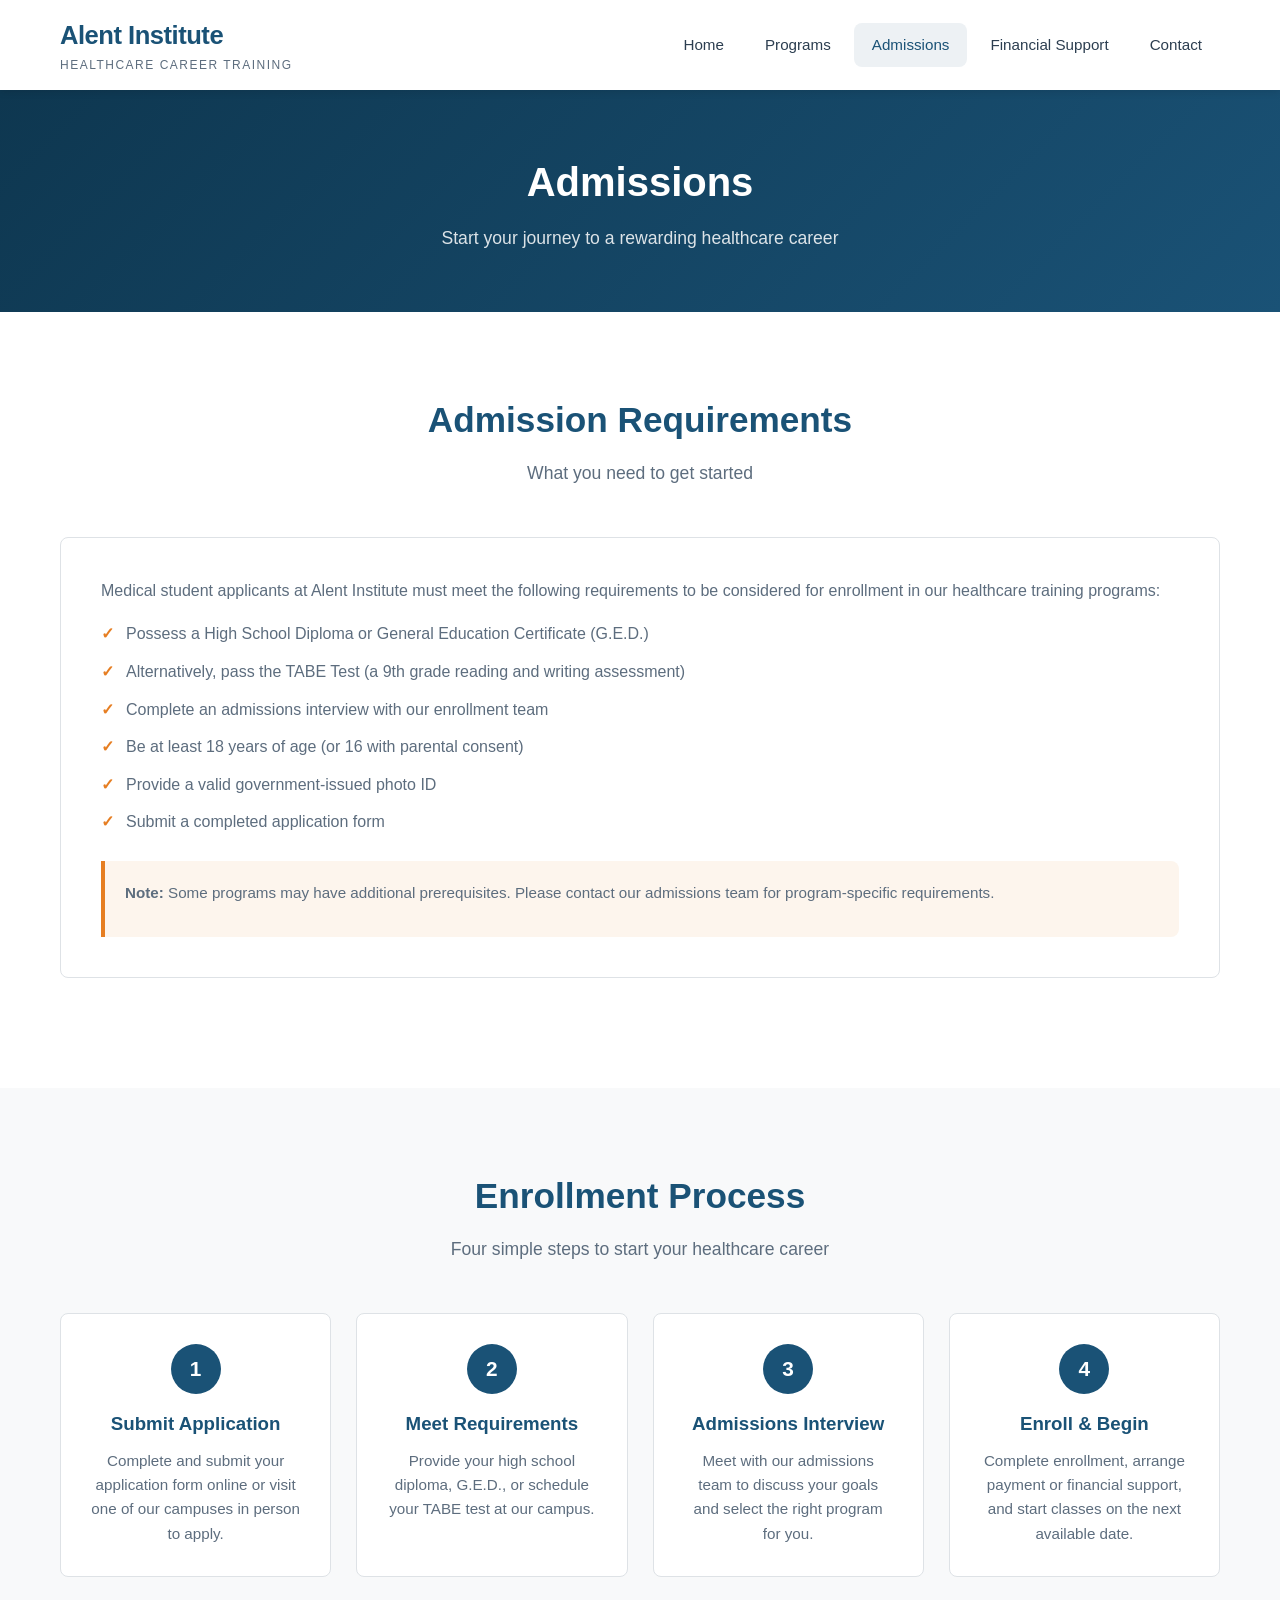
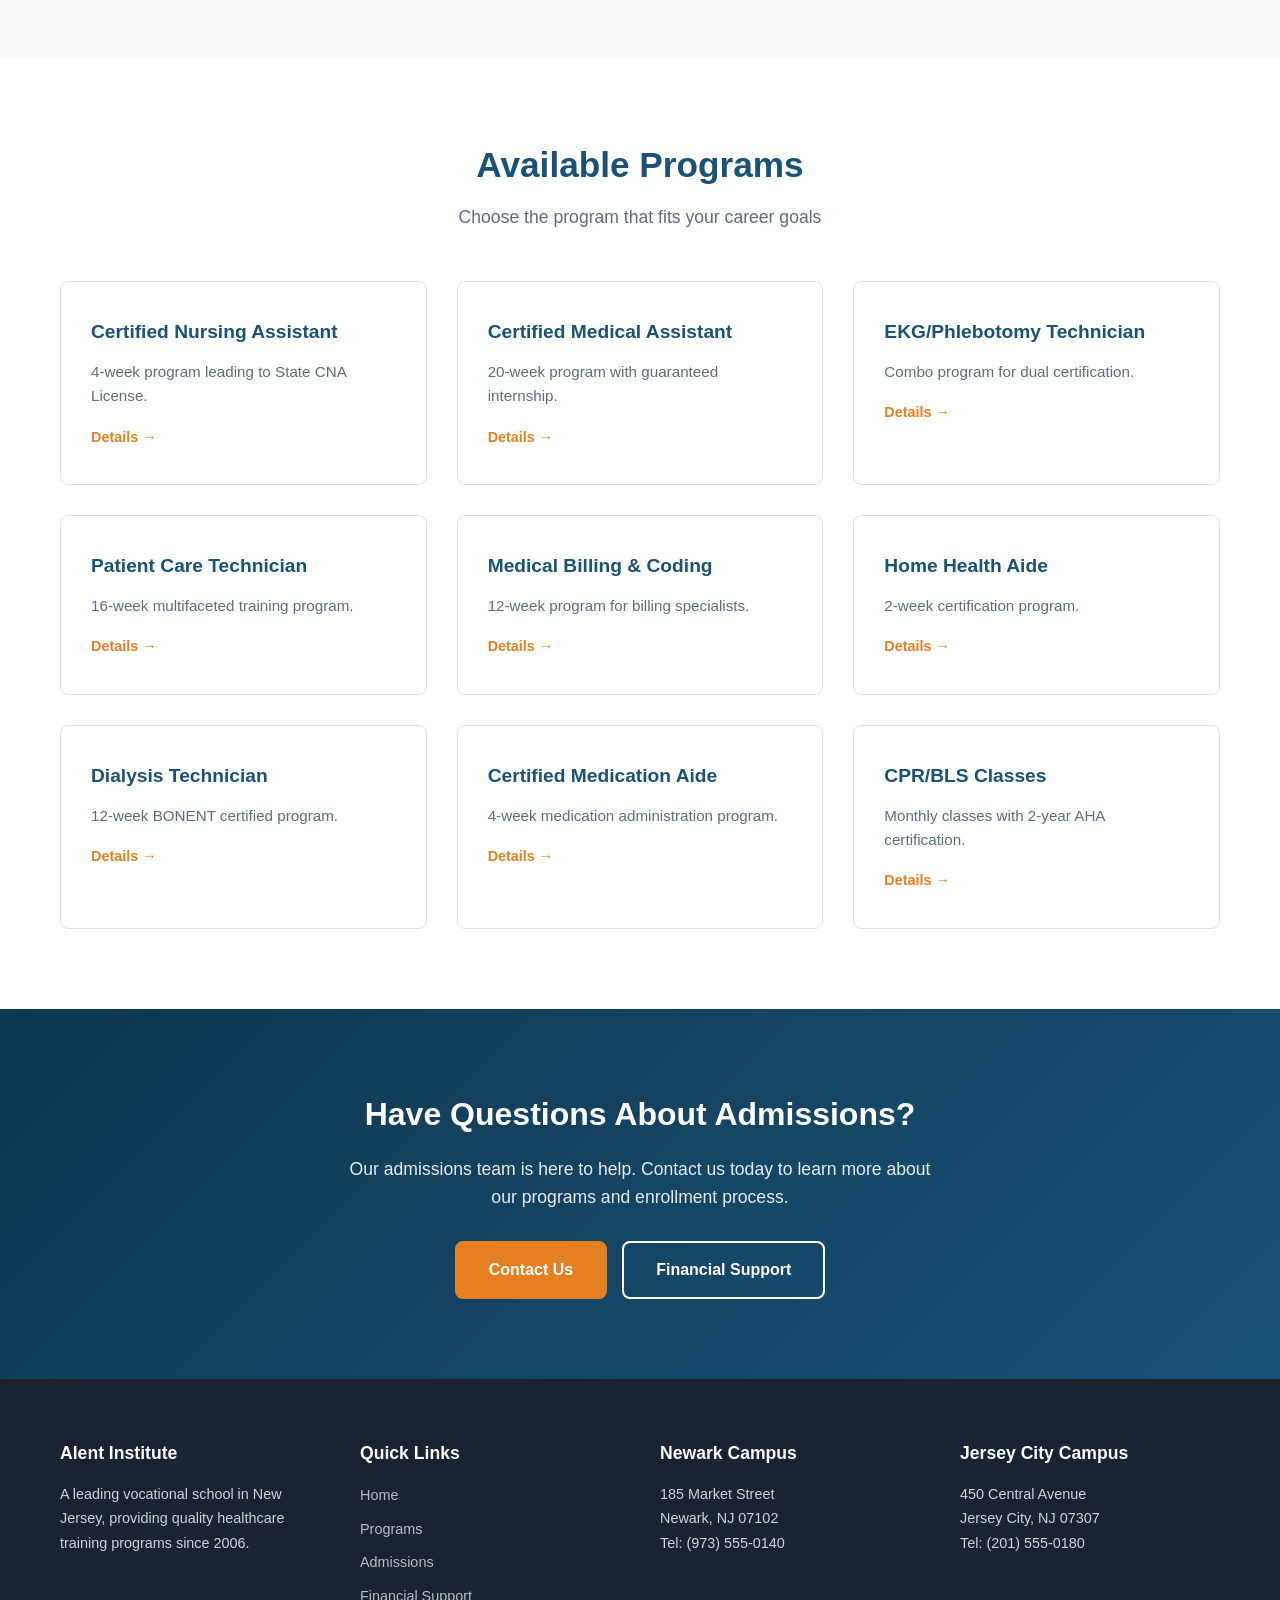
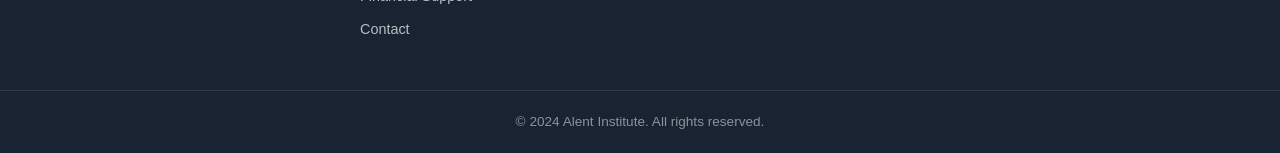
==== admissions.html @ 5f3da0de "Create Alent Institute healthcare training website Build a complete multi-page static website for Al" ====
<!DOCTYPE html>
<html lang="en">
<head>
    <meta charset="UTF-8">
    <meta name="viewport" content="width=device-width, initial-scale=1.0">
    <title>Admissions | Alent Institute</title>
    <meta name="description" content="Learn about admissions requirements and the enrollment process at Alent Institute. Start your healthcare career today.">
    <link rel="stylesheet" href="styles.css">
</head>
<body>
    <header class="site-header">
        <div class="container header-inner">
            <a href="index.html" class="logo">
                <span class="logo-main">Alent Institute</span>
                <span class="logo-tagline">Healthcare Career Training</span>
            </a>
            <button class="mobile-menu-toggle" aria-label="Toggle menu">&#9776;</button>
            <nav class="main-nav">
                <ul>
                    <li><a href="index.html">Home</a></li>
                    <li><a href="programs.html">Programs</a></li>
                    <li><a href="admissions.html" class="active">Admissions</a></li>
                    <li><a href="financial-aid.html">Financial Support</a></li>
                    <li><a href="contact.html">Contact</a></li>
                </ul>
            </nav>
        </div>
    </header>

    <section class="page-header">
        <div class="container">
            <h1>Admissions</h1>
            <p>Start your journey to a rewarding healthcare career</p>
        </div>
    </section>

    <section class="section">
        <div class="container">
            <div class="section-header">
                <h2>Admission Requirements</h2>
                <p class="section-subtitle">What you need to get started</p>
            </div>

            <div class="program-detail">
                <p>Medical student applicants at Alent Institute must meet the following requirements to be considered for enrollment in our healthcare training programs:</p>

                <ul>
                    <li>Possess a High School Diploma or General Education Certificate (G.E.D.)</li>
                    <li>Alternatively, pass the TABE Test (a 9th grade reading and writing assessment)</li>
                    <li>Complete an admissions interview with our enrollment team</li>
                    <li>Be at least 18 years of age (or 16 with parental consent)</li>
                    <li>Provide a valid government-issued photo ID</li>
                    <li>Submit a completed application form</li>
                </ul>

                <div class="info-note">
                    <p><strong>Note:</strong> Some programs may have additional prerequisites. Please contact our admissions team for program-specific requirements.</p>
                </div>
            </div>
        </div>
    </section>

    <section class="section" style="background: var(--bg-light);">
        <div class="container">
            <div class="section-header">
                <h2>Enrollment Process</h2>
                <p class="section-subtitle">Four simple steps to start your healthcare career</p>
            </div>
            <div class="steps-grid">
                <div class="step-card">
                    <div class="step-number">1</div>
                    <h3>Submit Application</h3>
                    <p>Complete and submit your application form online or visit one of our campuses in person to apply.</p>
                </div>
                <div class="step-card">
                    <div class="step-number">2</div>
                    <h3>Meet Requirements</h3>
                    <p>Provide your high school diploma, G.E.D., or schedule your TABE test at our campus.</p>
                </div>
                <div class="step-card">
                    <div class="step-number">3</div>
                    <h3>Admissions Interview</h3>
                    <p>Meet with our admissions team to discuss your goals and select the right program for you.</p>
                </div>
                <div class="step-card">
                    <div class="step-number">4</div>
                    <h3>Enroll &amp; Begin</h3>
                    <p>Complete enrollment, arrange payment or financial support, and start classes on the next available date.</p>
                </div>
            </div>
        </div>
    </section>

    <section class="section">
        <div class="container">
            <div class="section-header">
                <h2>Available Programs</h2>
                <p class="section-subtitle">Choose the program that fits your career goals</p>
            </div>
            <div class="programs-grid">
                <div class="program-card">
                    <h3>Certified Nursing Assistant</h3>
                    <p>4-week program leading to State CNA License.</p>
                    <a href="programs.html#cna" class="card-link">Details &rarr;</a>
                </div>
                <div class="program-card">
                    <h3>Certified Medical Assistant</h3>
                    <p>20-week program with guaranteed internship.</p>
                    <a href="programs.html#medical-assistant" class="card-link">Details &rarr;</a>
                </div>
                <div class="program-card">
                    <h3>EKG/Phlebotomy Technician</h3>
                    <p>Combo program for dual certification.</p>
                    <a href="programs.html#ekg-phlebotomy" class="card-link">Details &rarr;</a>
                </div>
                <div class="program-card">
                    <h3>Patient Care Technician</h3>
                    <p>16-week multifaceted training program.</p>
                    <a href="programs.html#patient-care" class="card-link">Details &rarr;</a>
                </div>
                <div class="program-card">
                    <h3>Medical Billing &amp; Coding</h3>
                    <p>12-week program for billing specialists.</p>
                    <a href="programs.html#billing-coding" class="card-link">Details &rarr;</a>
                </div>
                <div class="program-card">
                    <h3>Home Health Aide</h3>
                    <p>2-week certification program.</p>
                    <a href="programs.html#home-health" class="card-link">Details &rarr;</a>
                </div>
                <div class="program-card">
                    <h3>Dialysis Technician</h3>
                    <p>12-week BONENT certified program.</p>
                    <a href="programs.html#dialysis" class="card-link">Details &rarr;</a>
                </div>
                <div class="program-card">
                    <h3>Certified Medication Aide</h3>
                    <p>4-week medication administration program.</p>
                    <a href="programs.html#medication-aide" class="card-link">Details &rarr;</a>
                </div>
                <div class="program-card">
                    <h3>CPR/BLS Classes</h3>
                    <p>Monthly classes with 2-year AHA certification.</p>
                    <a href="programs.html#cpr-bls" class="card-link">Details &rarr;</a>
                </div>
            </div>
        </div>
    </section>

    <section class="section cta-section">
        <div class="container cta-content">
            <h2>Have Questions About Admissions?</h2>
            <p>Our admissions team is here to help. Contact us today to learn more about our programs and enrollment process.</p>
            <div class="hero-buttons">
                <a href="contact.html" class="btn btn-primary">Contact Us</a>
                <a href="financial-aid.html" class="btn btn-secondary">Financial Support</a>
            </div>
        </div>
    </section>

    <footer class="site-footer">
        <div class="container footer-inner">
            <div class="footer-col">
                <h4>Alent Institute</h4>
                <p>A leading vocational school in New Jersey, providing quality healthcare training programs since 2006.</p>
            </div>
            <div class="footer-col">
                <h4>Quick Links</h4>
                <ul>
                    <li><a href="index.html">Home</a></li>
                    <li><a href="programs.html">Programs</a></li>
                    <li><a href="admissions.html">Admissions</a></li>
                    <li><a href="financial-aid.html">Financial Support</a></li>
                    <li><a href="contact.html">Contact</a></li>
                </ul>
            </div>
            <div class="footer-col">
                <h4>Newark Campus</h4>
                <p>185 Market Street<br>Newark, NJ 07102<br>Tel: (973) 555-0140</p>
            </div>
            <div class="footer-col">
                <h4>Jersey City Campus</h4>
                <p>450 Central Avenue<br>Jersey City, NJ 07307<br>Tel: (201) 555-0180</p>
            </div>
        </div>
        <div class="footer-bottom">
            <div class="container">
                <p>&copy; 2024 Alent Institute. All rights reserved.</p>
            </div>
        </div>
    </footer>

    <script>
        document.querySelector('.mobile-menu-toggle').addEventListener('click', function() {
            document.querySelector('.main-nav').classList.toggle('open');
        });
    </script>
</body>
</html>
---- styles.css ----
/* === Reset & Base === */
*, *::before, *::after {
    margin: 0;
    padding: 0;
    box-sizing: border-box;
}

:root {
    --primary: #1a5276;
    --primary-dark: #0e3750;
    --primary-light: #2980b9;
    --accent: #e67e22;
    --accent-dark: #d35400;
    --text: #2c3e50;
    --text-light: #5d6d7e;
    --bg: #ffffff;
    --bg-light: #f8f9fa;
    --bg-dark: #1a2332;
    --border: #dee2e6;
    --white: #ffffff;
    --shadow: 0 2px 8px rgba(0,0,0,0.1);
    --shadow-lg: 0 8px 30px rgba(0,0,0,0.12);
    --radius: 8px;
    --transition: 0.3s ease;
}

html {
    scroll-behavior: smooth;
}

body {
    font-family: 'Segoe UI', Tahoma, Geneva, Verdana, sans-serif;
    color: var(--text);
    line-height: 1.6;
    background: var(--bg);
}

a {
    color: var(--primary-light);
    text-decoration: none;
    transition: color var(--transition);
}

a:hover {
    color: var(--accent);
}

img {
    max-width: 100%;
    height: auto;
}

.container {
    max-width: 1200px;
    margin: 0 auto;
    padding: 0 20px;
}

/* === Header === */
.site-header {
    background: var(--white);
    box-shadow: var(--shadow);
    position: sticky;
    top: 0;
    z-index: 1000;
}

.header-inner {
    display: flex;
    align-items: center;
    justify-content: space-between;
    padding: 15px 20px;
}

.logo {
    display: flex;
    flex-direction: column;
    text-decoration: none;
}

.logo-main {
    font-size: 1.6rem;
    font-weight: 700;
    color: var(--primary);
    letter-spacing: -0.5px;
}

.logo-tagline {
    font-size: 0.75rem;
    color: var(--text-light);
    text-transform: uppercase;
    letter-spacing: 1.5px;
}

.main-nav ul {
    display: flex;
    list-style: none;
    gap: 5px;
}

.main-nav a {
    display: block;
    padding: 10px 18px;
    color: var(--text);
    font-weight: 500;
    border-radius: var(--radius);
    transition: all var(--transition);
    font-size: 0.95rem;
}

.main-nav a:hover,
.main-nav a.active {
    color: var(--primary);
    background: rgba(26, 82, 118, 0.08);
}

.mobile-menu-toggle {
    display: none;
    background: none;
    border: none;
    font-size: 1.5rem;
    color: var(--primary);
    cursor: pointer;
    padding: 5px;
}

/* === Hero === */
.hero {
    position: relative;
    background: linear-gradient(135deg, var(--primary-dark) 0%, var(--primary) 50%, var(--primary-light) 100%);
    color: var(--white);
    padding: 100px 0;
    text-align: center;
    overflow: hidden;
}

.hero::before {
    content: '';
    position: absolute;
    top: 0;
    left: 0;
    right: 0;
    bottom: 0;
    background: url("data:image/svg+xml,%3Csvg width='60' height='60' viewBox='0 0 60 60' xmlns='http://www.w3.org/2000/svg'%3E%3Cg fill='none' fill-rule='evenodd'%3E%3Cg fill='%23ffffff' fill-opacity='0.05'%3E%3Cpath d='M36 34v-4h-2v4h-4v2h4v4h2v-4h4v-2h-4zm0-30V0h-2v4h-4v2h4v4h2V6h4V4h-4zM6 34v-4H4v4H0v2h4v4h2v-4h4v-2H6zM6 4V0H4v4H0v2h4v4h2V6h4V4H6z'/%3E%3C/g%3E%3C/g%3E%3C/svg%3E");
    opacity: 0.5;
}

.hero-content {
    position: relative;
    z-index: 1;
}

.hero h1 {
    font-size: 3rem;
    font-weight: 700;
    margin-bottom: 20px;
    line-height: 1.2;
}

.hero p {
    font-size: 1.2rem;
    max-width: 650px;
    margin: 0 auto 35px;
    opacity: 0.9;
    line-height: 1.7;
}

.hero-buttons {
    display: flex;
    gap: 15px;
    justify-content: center;
    flex-wrap: wrap;
}

/* === Buttons === */
.btn {
    display: inline-block;
    padding: 14px 32px;
    border-radius: var(--radius);
    font-weight: 600;
    font-size: 1rem;
    text-decoration: none;
    transition: all var(--transition);
    cursor: pointer;
    border: 2px solid transparent;
}

.btn-primary {
    background: var(--accent);
    color: var(--white);
    border-color: var(--accent);
}

.btn-primary:hover {
    background: var(--accent-dark);
    border-color: var(--accent-dark);
    color: var(--white);
    transform: translateY(-2px);
    box-shadow: 0 4px 15px rgba(230, 126, 34, 0.4);
}

.btn-secondary {
    background: transparent;
    color: var(--white);
    border-color: var(--white);
}

.btn-secondary:hover {
    background: var(--white);
    color: var(--primary);
    transform: translateY(-2px);
}

/* === Sections === */
.section {
    padding: 80px 0;
}

.section-header {
    text-align: center;
    margin-bottom: 50px;
}

.section-header h2 {
    font-size: 2.2rem;
    color: var(--primary);
    margin-bottom: 10px;
}

.section-subtitle {
    font-size: 1.1rem;
    color: var(--text-light);
}

/* === About Section === */
.about-section {
    background: var(--bg-light);
}

.about-grid {
    display: grid;
    grid-template-columns: 1.5fr 1fr;
    gap: 50px;
    align-items: center;
}

.about-text p {
    margin-bottom: 15px;
    color: var(--text-light);
    font-size: 1.05rem;
}

.about-highlights {
    display: grid;
    grid-template-columns: 1fr 1fr;
    gap: 20px;
}

.highlight-card {
    background: var(--white);
    padding: 30px 20px;
    border-radius: var(--radius);
    text-align: center;
    box-shadow: var(--shadow);
    transition: transform var(--transition);
}

.highlight-card:hover {
    transform: translateY(-4px);
}

.highlight-number {
    font-size: 2.5rem;
    font-weight: 700;
    color: var(--accent);
    line-height: 1;
    margin-bottom: 5px;
}

.highlight-label {
    font-size: 0.9rem;
    color: var(--text-light);
    font-weight: 500;
}

/* === Programs Grid === */
.programs-grid {
    display: grid;
    grid-template-columns: repeat(3, 1fr);
    gap: 30px;
}

.program-card {
    background: var(--white);
    border: 1px solid var(--border);
    border-radius: var(--radius);
    padding: 35px 30px;
    transition: all var(--transition);
}

.program-card:hover {
    box-shadow: var(--shadow-lg);
    transform: translateY(-4px);
    border-color: var(--primary-light);
}

.program-icon {
    font-size: 2.5rem;
    margin-bottom: 15px;
}

.program-card h3 {
    font-size: 1.2rem;
    color: var(--primary);
    margin-bottom: 12px;
}

.program-card p {
    color: var(--text-light);
    font-size: 0.95rem;
    margin-bottom: 15px;
}

.card-link {
    font-weight: 600;
    font-size: 0.9rem;
    color: var(--accent);
}

.card-link:hover {
    color: var(--accent-dark);
}

.programs-cta {
    text-align: center;
    margin-top: 40px;
}

/* === CTA Section === */
.cta-section {
    background: linear-gradient(135deg, var(--primary-dark), var(--primary));
    color: var(--white);
    text-align: center;
}

.cta-content h2 {
    font-size: 2rem;
    margin-bottom: 15px;
    color: var(--white);
}

.cta-content p {
    font-size: 1.1rem;
    opacity: 0.9;
    margin-bottom: 30px;
    max-width: 600px;
    margin-left: auto;
    margin-right: auto;
}

/* === Schedule Section === */
.schedule-grid {
    display: grid;
    grid-template-columns: repeat(3, 1fr);
    gap: 30px;
}

.schedule-card {
    background: var(--bg-light);
    border-radius: var(--radius);
    padding: 35px 30px;
    text-align: center;
    border: 1px solid var(--border);
}

.schedule-card h3 {
    font-size: 1.2rem;
    color: var(--primary);
    margin-bottom: 12px;
}

.schedule-card p {
    color: var(--text-light);
    font-size: 1rem;
}

/* === Footer === */
.site-footer {
    background: var(--bg-dark);
    color: rgba(255,255,255,0.8);
    padding: 60px 0 0;
}

.footer-inner {
    display: grid;
    grid-template-columns: repeat(4, 1fr);
    gap: 40px;
}

.footer-col h4 {
    color: var(--white);
    font-size: 1.1rem;
    margin-bottom: 15px;
}

.footer-col p {
    font-size: 0.9rem;
    line-height: 1.7;
}

.footer-col ul {
    list-style: none;
}

.footer-col ul li {
    margin-bottom: 8px;
}

.footer-col ul a {
    color: rgba(255,255,255,0.7);
    font-size: 0.9rem;
    transition: color var(--transition);
}

.footer-col ul a:hover {
    color: var(--accent);
}

.footer-bottom {
    margin-top: 40px;
    padding: 20px 0;
    border-top: 1px solid rgba(255,255,255,0.1);
    text-align: center;
}

.footer-bottom p {
    font-size: 0.85rem;
    color: rgba(255,255,255,0.5);
}

/* === Page Headers (inner pages) === */
.page-header {
    background: linear-gradient(135deg, var(--primary-dark), var(--primary));
    color: var(--white);
    padding: 60px 0;
    text-align: center;
}

.page-header h1 {
    font-size: 2.5rem;
    margin-bottom: 10px;
}

.page-header p {
    font-size: 1.1rem;
    opacity: 0.85;
}

/* === Program Detail Cards === */
.program-detail {
    background: var(--white);
    border: 1px solid var(--border);
    border-radius: var(--radius);
    padding: 40px;
    margin-bottom: 30px;
}

.program-detail h2 {
    color: var(--primary);
    font-size: 1.6rem;
    margin-bottom: 15px;
    padding-bottom: 10px;
    border-bottom: 2px solid var(--accent);
    display: inline-block;
}

.program-detail h3 {
    color: var(--primary-dark);
    font-size: 1.1rem;
    margin-top: 20px;
    margin-bottom: 8px;
}

.program-detail p {
    color: var(--text-light);
    margin-bottom: 12px;
    font-size: 1rem;
}

.program-detail ul {
    list-style: none;
    padding: 0;
}

.program-detail ul li {
    padding: 6px 0 6px 25px;
    position: relative;
    color: var(--text-light);
}

.program-detail ul li::before {
    content: '\2713';
    position: absolute;
    left: 0;
    color: var(--accent);
    font-weight: 700;
}

.program-meta {
    display: flex;
    gap: 30px;
    margin-top: 20px;
    flex-wrap: wrap;
}

.program-meta-item {
    background: var(--bg-light);
    padding: 12px 20px;
    border-radius: var(--radius);
    font-size: 0.9rem;
}

.program-meta-item strong {
    color: var(--primary);
}

/* === Admissions === */
.requirements-list {
    list-style: none;
    padding: 0;
}

.requirements-list li {
    padding: 15px 20px 15px 50px;
    position: relative;
    background: var(--bg-light);
    margin-bottom: 10px;
    border-radius: var(--radius);
    font-size: 1rem;
    color: var(--text-light);
}

.requirements-list li::before {
    content: attr(data-step);
    position: absolute;
    left: 15px;
    top: 50%;
    transform: translateY(-50%);
    width: 28px;
    height: 28px;
    background: var(--primary);
    color: var(--white);
    border-radius: 50%;
    display: flex;
    align-items: center;
    justify-content: center;
    font-size: 0.8rem;
    font-weight: 700;
}

.steps-grid {
    display: grid;
    grid-template-columns: repeat(auto-fit, minmax(250px, 1fr));
    gap: 25px;
    margin-top: 30px;
}

.step-card {
    background: var(--white);
    border: 1px solid var(--border);
    border-radius: var(--radius);
    padding: 30px;
    text-align: center;
}

.step-number {
    display: inline-flex;
    align-items: center;
    justify-content: center;
    width: 50px;
    height: 50px;
    background: var(--primary);
    color: var(--white);
    border-radius: 50%;
    font-size: 1.3rem;
    font-weight: 700;
    margin-bottom: 15px;
}

.step-card h3 {
    color: var(--primary);
    margin-bottom: 10px;
}

.step-card p {
    color: var(--text-light);
    font-size: 0.95rem;
}

/* === Financial Aid === */
.sponsors-grid {
    display: grid;
    grid-template-columns: repeat(auto-fit, minmax(280px, 1fr));
    gap: 25px;
}

.sponsor-card {
    background: var(--white);
    border: 1px solid var(--border);
    border-radius: var(--radius);
    padding: 30px;
    transition: all var(--transition);
}

.sponsor-card:hover {
    box-shadow: var(--shadow);
    border-color: var(--primary-light);
}

.sponsor-card h3 {
    color: var(--primary);
    font-size: 1.1rem;
    margin-bottom: 10px;
}

.sponsor-card p {
    color: var(--text-light);
    font-size: 0.95rem;
}

/* === Contact Page === */
.contact-grid {
    display: grid;
    grid-template-columns: 1fr 1fr;
    gap: 50px;
}

.contact-form {
    background: var(--white);
    border: 1px solid var(--border);
    border-radius: var(--radius);
    padding: 40px;
}

.form-group {
    margin-bottom: 20px;
}

.form-group label {
    display: block;
    margin-bottom: 6px;
    font-weight: 600;
    color: var(--text);
    font-size: 0.95rem;
}

.form-group input,
.form-group select,
.form-group textarea {
    width: 100%;
    padding: 12px 16px;
    border: 1px solid var(--border);
    border-radius: var(--radius);
    font-size: 1rem;
    font-family: inherit;
    color: var(--text);
    transition: border-color var(--transition);
}

.form-group input:focus,
.form-group select:focus,
.form-group textarea:focus {
    outline: none;
    border-color: var(--primary-light);
    box-shadow: 0 0 0 3px rgba(41, 128, 185, 0.1);
}

.form-group textarea {
    height: 120px;
    resize: vertical;
}

.contact-info-section {
    display: flex;
    flex-direction: column;
    gap: 25px;
}

.campus-card {
    background: var(--bg-light);
    border-radius: var(--radius);
    padding: 30px;
    border: 1px solid var(--border);
}

.campus-card h3 {
    color: var(--primary);
    font-size: 1.2rem;
    margin-bottom: 15px;
}

.campus-card p {
    color: var(--text-light);
    margin-bottom: 8px;
    font-size: 0.95rem;
}

.campus-card strong {
    color: var(--text);
}

.info-note {
    background: rgba(230, 126, 34, 0.08);
    border-left: 4px solid var(--accent);
    padding: 20px;
    border-radius: 0 var(--radius) var(--radius) 0;
    margin-top: 20px;
}

.info-note p {
    color: var(--text-light);
    font-size: 0.95rem;
}

/* === Responsive === */
@media (max-width: 992px) {
    .about-grid {
        grid-template-columns: 1fr;
    }

    .programs-grid {
        grid-template-columns: repeat(2, 1fr);
    }

    .schedule-grid {
        grid-template-columns: repeat(2, 1fr);
    }

    .footer-inner {
        grid-template-columns: repeat(2, 1fr);
    }

    .contact-grid {
        grid-template-columns: 1fr;
    }
}

@media (max-width: 768px) {
    .mobile-menu-toggle {
        display: block;
    }

    .main-nav {
        display: none;
        position: absolute;
        top: 100%;
        left: 0;
        right: 0;
        background: var(--white);
        box-shadow: var(--shadow-lg);
        padding: 20px;
    }

    .main-nav.open {
        display: block;
    }

    .main-nav ul {
        flex-direction: column;
        gap: 0;
    }

    .main-nav a {
        padding: 12px 15px;
    }

    .hero {
        padding: 60px 0;
    }

    .hero h1 {
        font-size: 2rem;
    }

    .hero p {
        font-size: 1rem;
    }

    .section {
        padding: 50px 0;
    }

    .section-header h2 {
        font-size: 1.8rem;
    }

    .programs-grid {
        grid-template-columns: 1fr;
    }

    .schedule-grid {
        grid-template-columns: 1fr;
    }

    .footer-inner {
        grid-template-columns: 1fr;
        gap: 30px;
    }

    .about-highlights {
        grid-template-columns: repeat(2, 1fr);
    }

    .page-header h1 {
        font-size: 1.8rem;
    }

    .program-detail {
        padding: 25px;
    }

    .program-meta {
        flex-direction: column;
        gap: 10px;
    }
}

@media (max-width: 480px) {
    .about-highlights {
        grid-template-columns: 1fr;
    }

    .hero-buttons {
        flex-direction: column;
        align-items: center;
    }

    .btn {
        width: 100%;
        max-width: 280px;
        text-align: center;
    }
}
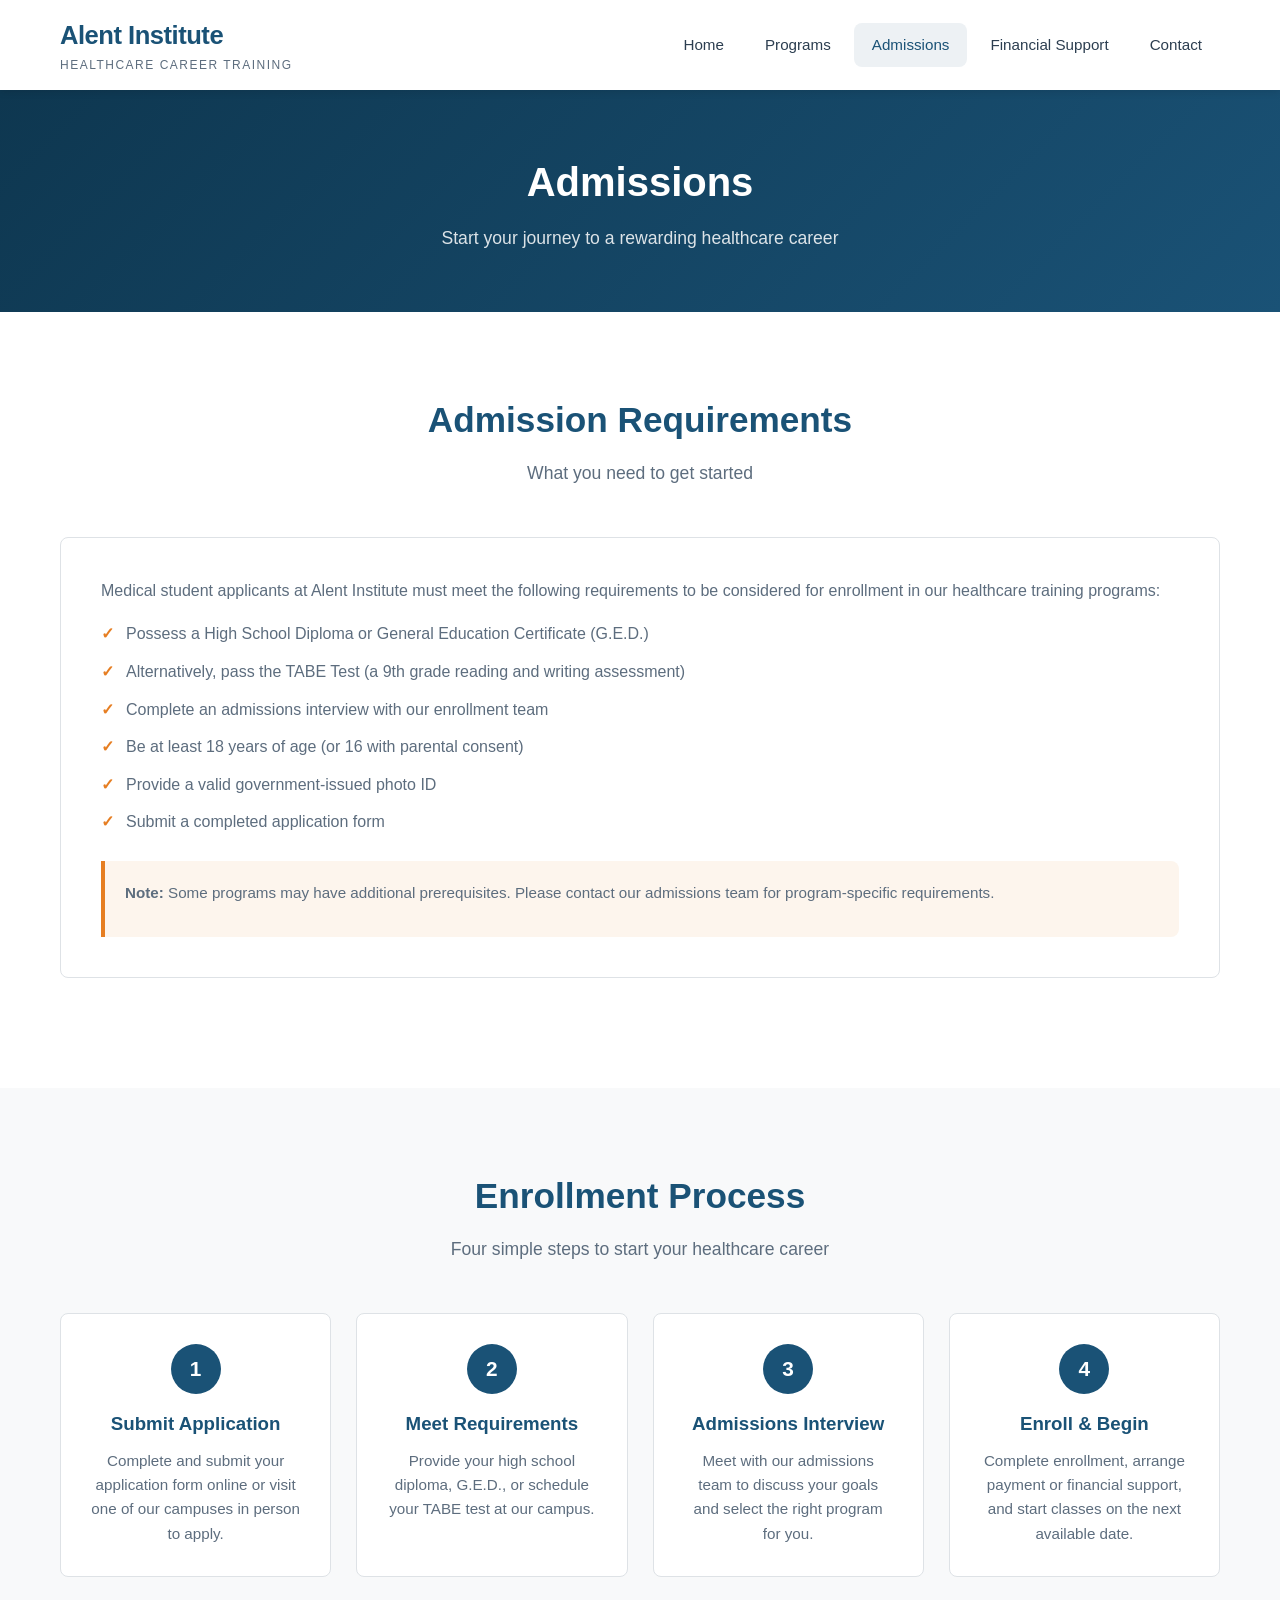
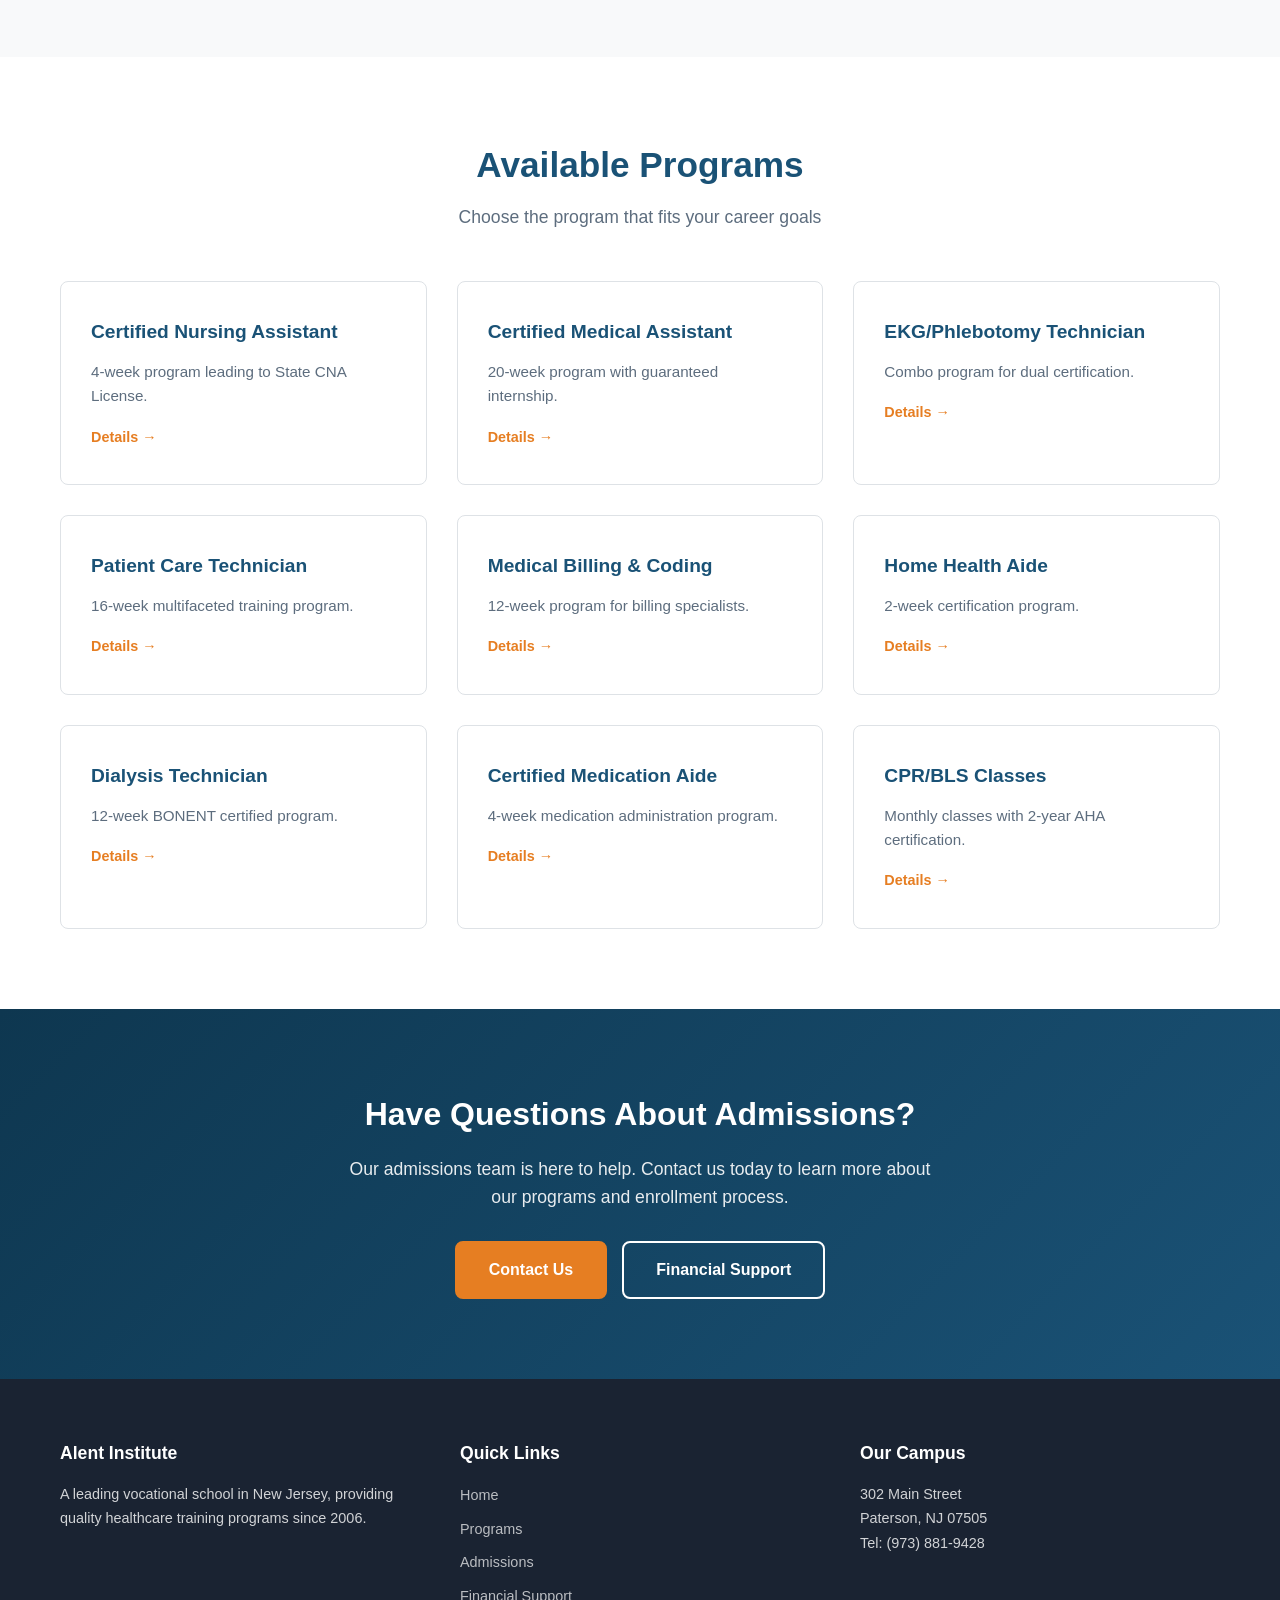
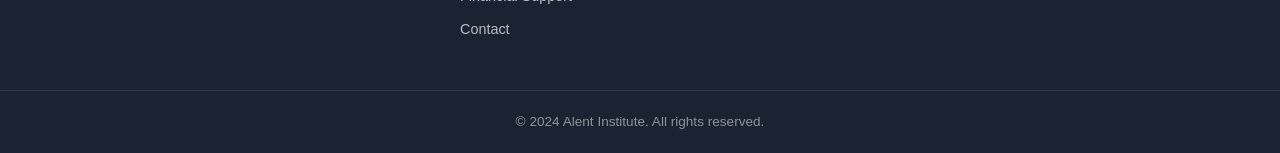
==== commit 4d264aa3: "Update to single Paterson campus and add scrolling student photo carousel - Change from two campuses" ====
--- a/admissions.html
+++ b/admissions.html
@@ -175,12 +175,8 @@
                 </ul>
             </div>
             <div class="footer-col">
-                <h4>Newark Campus</h4>
-                <p>185 Market Street<br>Newark, NJ 07102<br>Tel: (973) 555-0140</p>
-            </div>
-            <div class="footer-col">
-                <h4>Jersey City Campus</h4>
-                <p>450 Central Avenue<br>Jersey City, NJ 07307<br>Tel: (201) 555-0180</p>
+                <h4>Our Campus</h4>
+                <p>302 Main Street<br>Paterson, NJ 07505<br>Tel: (973) 881-9428</p>
             </div>
         </div>
         <div class="footer-bottom">
--- a/styles.css
+++ b/styles.css
@@ -283,6 +283,92 @@
     font-weight: 500;
 }
 
+/* === Photo Carousel === */
+.photo-carousel-section {
+    padding-bottom: 60px;
+    overflow: hidden;
+}
+
+.carousel-wrapper {
+    overflow: hidden;
+    width: 100%;
+    position: relative;
+    mask-image: linear-gradient(to right, transparent, black 5%, black 95%, transparent);
+    -webkit-mask-image: linear-gradient(to right, transparent, black 5%, black 95%, transparent);
+}
+
+.carousel-track {
+    display: flex;
+    gap: 25px;
+    animation: scroll-carousel 40s linear infinite;
+    width: max-content;
+}
+
+.carousel-track:hover {
+    animation-play-state: paused;
+}
+
+.carousel-slide {
+    flex-shrink: 0;
+    width: 380px;
+    border-radius: var(--radius);
+    overflow: hidden;
+    box-shadow: var(--shadow);
+    position: relative;
+    transition: transform var(--transition);
+}
+
+.carousel-slide:hover {
+    transform: scale(1.03);
+}
+
+.carousel-slide img {
+    width: 100%;
+    height: 260px;
+    object-fit: cover;
+    display: block;
+}
+
+.carousel-caption {
+    position: absolute;
+    bottom: 0;
+    left: 0;
+    right: 0;
+    background: linear-gradient(transparent, rgba(0,0,0,0.75));
+    color: var(--white);
+    padding: 30px 20px 15px;
+    font-weight: 600;
+    font-size: 1.05rem;
+}
+
+@keyframes scroll-carousel {
+    0% {
+        transform: translateX(0);
+    }
+    100% {
+        transform: translateX(calc(-380px * 8 - 25px * 8));
+    }
+}
+
+@media (max-width: 768px) {
+    .carousel-slide {
+        width: 280px;
+    }
+
+    .carousel-slide img {
+        height: 200px;
+    }
+
+    @keyframes scroll-carousel {
+        0% {
+            transform: translateX(0);
+        }
+        100% {
+            transform: translateX(calc(-280px * 8 - 25px * 8));
+        }
+    }
+}
+
 /* === Programs Grid === */
 .programs-grid {
     display: grid;
@@ -393,7 +479,7 @@
 
 .footer-inner {
     display: grid;
-    grid-template-columns: repeat(4, 1fr);
+    grid-template-columns: repeat(3, 1fr);
     gap: 40px;
 }
 
